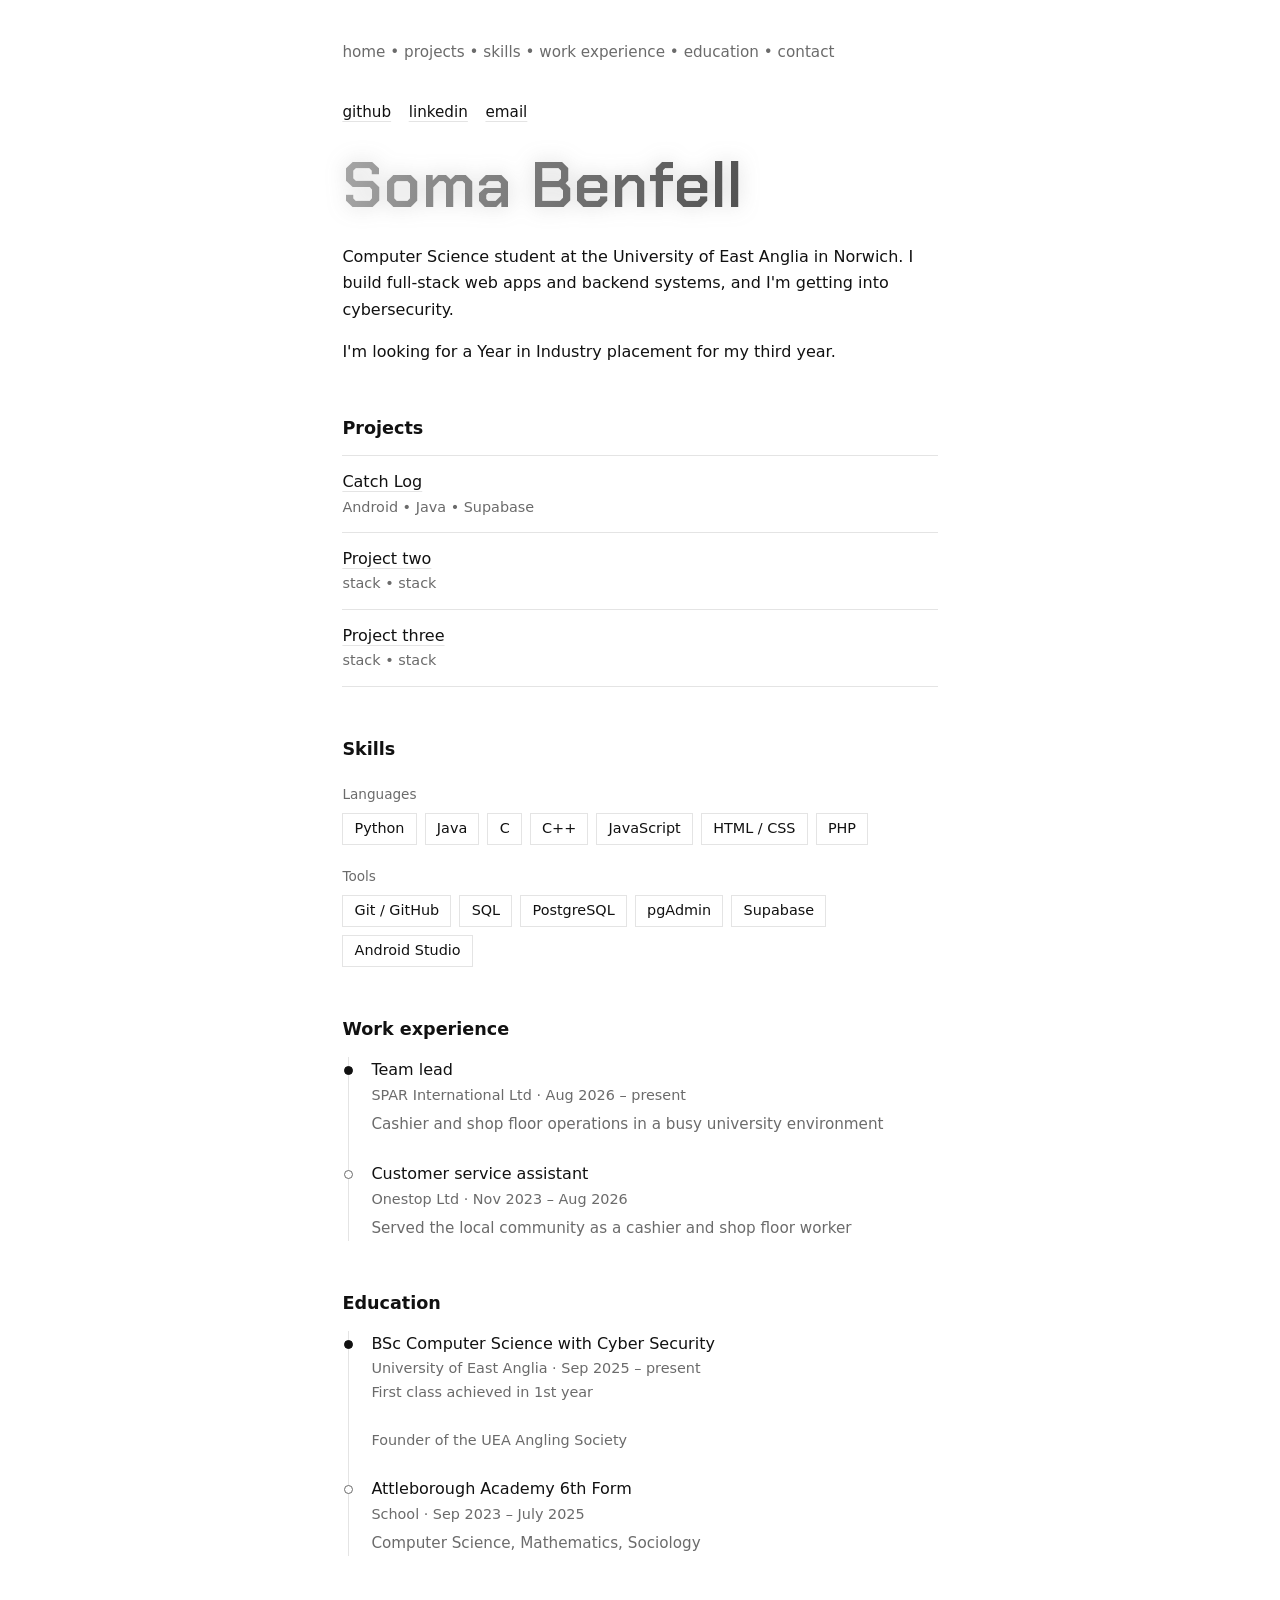
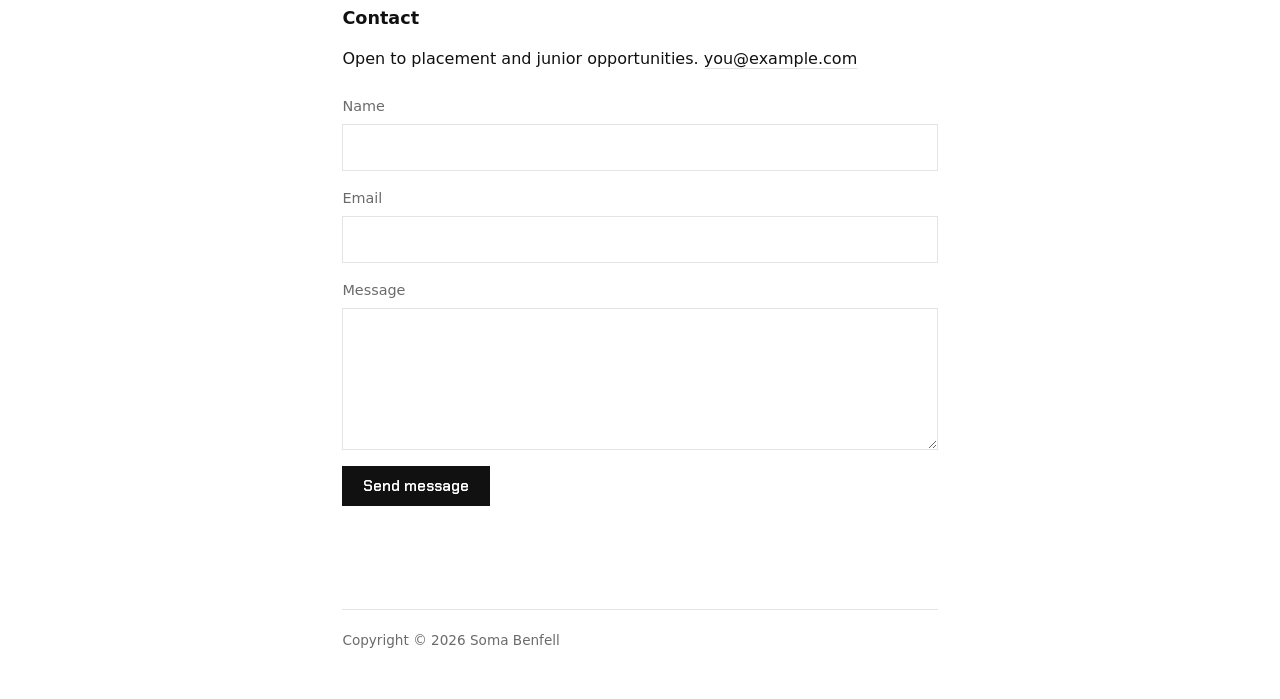
==== src/index.html @ bd287ee0 "added skills section and background star animation" ====
<!DOCTYPE html><html lang="en-GB"><head>
<meta charset="utf-8">
  
  <meta name="viewport" content="width=device-width, initial-scale=1, viewport-fit=cover">
  <title>Soma Benfell</title>
  <link href="https://fonts.googleapis.com/css2?family=Chakra+Petch:wght@500;600&amp;display=swap" rel="stylesheet">
  <link rel="stylesheet" href="style.css">
</head>
<body style="direction: ltr; min-height: 901px;" dir="ltr" spellcheck="false">
  <!-- stars spread down the whole page, they scroll with the content -->
  <div class="sky" aria-hidden="true">
    <span class="star star-1"></span>
    <span class="star star-2"></span>
    <span class="star star-3"></span>
    <span class="star star-4"></span>
    <span class="star star-5"></span>
    <span class="star star-6"></span>
    <span class="star star-7"></span>
    <span class="star star-8"></span>
  </div>
  
  <div class="container" id="top">

    <nav>
      <a href="#top">home</a> •
      <a href="#projects">projects</a> •
      <a href="#skills">skills</a> •
      <a href="#experience">work experience</a> •
      <a href="#education">education</a> •
      <a href="#contact">contact</a>
    </nav>

    <div class="social-links">
      <a href="https://github.com/sbenf999">github</a>
      <a href="https://www.linkedin.com/in/soma-benfell-839848380/">linkedin</a>
      <a href="mailto:you@example.com">email</a>
    </div>

    <h1>Soma Benfell</h1>
    <p>
      Computer Science student at the University of East Anglia in Norwich. I build
      full-stack web apps and backend systems, and I'm getting into cybersecurity.
    </p>
    <p>I'm looking for a Year in Industry placement for my third year.</p>

    <!-- projects -->
    <h2 id="projects">Projects</h2>
    <ul class="project-list">
      <li>
        <a href="#">Catch Log</a>
        <p class="tags">Android • Java • Supabase</p>
      </li>
      <li>
        <a href="#">Project two</a>
        <p class="tags">stack • stack</p>
      </li>
      <li>
        <a href="#">Project three</a>
        <p class="tags">stack • stack</p>
      </li>
    </ul>

<!-- skills -->
    <h2 id="skills">Skills</h2>

    <h3>Languages</h3>
    <ul class="skill-list">
      <li>Python</li>
      <li>Java</li>
      <li>C</li>
      <li>C++</li>
      <li>JavaScript</li>
      <li>HTML / CSS</li>
      <li>PHP</li>
    </ul>

    <h3>Tools</h3>
    <ul class="skill-list">
      <li>Git / GitHub</li>
      <li>SQL</li>
      <li>PostgreSQL</li>
      <li>pgAdmin</li>
      <li>Supabase</li>
      <li>Android Studio</li>
    </ul>

    <!-- experience -->
    <h2 id="experience">Work experience</h2>
    <ol class="timeline">
      <li class="current">
        <strong>Team lead</strong>
        <span class="dates">SPAR International Ltd · Aug 2026 – present</span>
        <p><span style="font-family: inherit; font-size: var(--hcbe); white-space: pre-wrap; caret-color: rgba(0, 0, 0, 0.9);">Cashier and shop floor operations in a busy university environment </span></p>
      </li>
      <li>
        <strong>Customer service assistant</strong>
        <span class="dates">Onestop Ltd · Nov 2023 – Aug 2026</span>
        <p>Served the local community as a cashier and shop floor worker</p>
      </li>
    </ol>

    <!-- education -->
    <h2 id="education">Education</h2>
    <ol class="timeline">
      <li class="current">
        <strong>BSc Computer Science with Cyber Security</strong>
        <span class="dates">University of East Anglia · Sep 2025 – present</span><span class="dates">First class achieved in 1st year</span><span class="dates"><br></span><span class="dates">Founder of the UEA Angling Society</span>
      </li>
      <li>
        <strong>Attleborough Academy 6th Form</strong>
        <span class="dates">School · Sep 2023 – July 2025</span>
        <p>Computer Science, Mathematics, Sociology</p>
      </li>
    </ol>

    <!-- contact -->
    <h2 id="contact">Contact</h2>
    <p>
      Open to placement and junior opportunities.
      <a href="mailto:you@example.com">you@example.com</a>
    </p>

    <form id="contact-form">
      <label>Name
        <input type="text" name="name" required="">
      </label>
      <label>Email
        <input type="email" name="email" required="">
      </label>
      <label>Message
        <textarea name="message" rows="5" required=""></textarea>
      </label>
      <button type="submit">Send message</button>
      <p id="form-status" role="status"><br></p>
    </form>

    <footer>
      <p>Copyright © 2026 Soma Benfell</p>
    </footer>

  </div>

  


</body></html>
---- src/style.css ----
/* ---------- colours ---------- */
:root {
  --bg: #ffffff;
  --text: #111111;
  --muted: #6b6b6b;
  --border: #e4e4e4;

  /* silver colours for the name animation */
  --silver-dark: #2f2f2f;
  --silver-mid: #8d8d8d;
  --silver-light: #d6d6d6;
  --glow: rgba(110, 110, 110, 0.28);

  /* colours for the background stars */
  --star: #7a7a7a;
  --star-glow: rgba(120, 120, 120, 0.35);

  /* keeps the page clear of the notch on phones */
  box-sizing: border-box;
  padding-top: env(safe-area-inset-top, 0px);
  padding-bottom: env(safe-area-inset-bottom, 0px);
}

/* dark mode, follows the device setting */
@media (prefers-color-scheme: dark) {
  :root:not([data-theme="light"]) {
    --bg: #0c0c0c;
    --text: #ededed;
    --muted: #8c8c8c;
    --border: #262626;
    --silver-dark: #8a8a8a;
    --silver-mid: #cfcfcf;
    --silver-light: #ffffff;
    --glow: rgba(225, 225, 225, 0.3);
    --star: #ffffff;
    --star-glow: rgba(255, 255, 255, 0.5);
  }
}

/* the hosting page can also force dark mode with data-theme */
:root[data-theme="dark"] {
  --bg: #0c0c0c;
  --text: #ededed;
  --muted: #8c8c8c;
  --border: #262626;
  --silver-dark: #8a8a8a;
  --silver-mid: #cfcfcf;
  --silver-light: #ffffff;
  --glow: rgba(225, 225, 225, 0.3);
  --star: #ffffff;
  --star-glow: rgba(255, 255, 255, 0.5);
}

/* ---------- basics ---------- */
*,
*::before,
*::after {
  box-sizing: inherit;
}

html {
  scroll-behavior: smooth;
}

body {
  position: relative;
  margin: 0;
  background: var(--bg);
  color: var(--text);
  font-family: system-ui, -apple-system, "Segoe UI", Roboto, sans-serif;
  font-size: 1rem;
  line-height: 1.65;
}

.container {
  max-width: 40rem;
  margin: 0 auto;
  padding: 2.5rem 1.4rem 3rem;
}

a {
  color: var(--text);
  text-decoration: underline;
  text-decoration-color: var(--border);
  text-underline-offset: 4px;
}

a:hover {
  text-decoration-color: currentColor;
}

a:focus-visible {
  outline: 2px solid currentColor;
  outline-offset: 3px;
}

p {
  margin: 0 0 1rem;
}

/* ---------- top of the page ---------- */
nav {
  color: var(--muted);
  font-size: 0.95rem;
}

nav a {
  color: var(--muted);
  text-decoration: none;
}

nav a:hover {
  color: var(--text);
}

.social-links {
  display: flex;
  gap: 1.1rem;
  margin: 2.2rem 0 1.6rem;
  font-size: 0.95rem;
}

/* name with the silver shimmer */
h1 {
  margin: 0 0 1.1rem;
  padding-bottom: 0.08em;
  font-family: "Chakra Petch", ui-monospace, system-ui, sans-serif;
  font-size: clamp(2.6rem, 10vw, 4rem);
  font-weight: 600;
  line-height: 1.1;
  letter-spacing: 0.01em;

  background: linear-gradient(
    100deg,
    var(--silver-dark) 0%,
    var(--silver-mid) 35%,
    var(--silver-light) 50%,
    var(--silver-mid) 65%,
    var(--silver-dark) 100%
  );
  background-size: 250% 100%;
  background-position: 100% 0;
  -webkit-background-clip: text;
  background-clip: text;
  -webkit-text-fill-color: transparent;
  color: transparent;

  filter: drop-shadow(0 0 10px var(--glow));
  animation: shimmer 7s ease-in-out infinite alternate, glow 5s ease-in-out infinite;
}

@keyframes shimmer {
  to {
    background-position: 0 0;
  }
}

@keyframes glow {
  50% {
    filter: drop-shadow(0 0 20px var(--glow));
  }
}

h2 {
  margin: 3rem 0 0.8rem;
  font-size: 1.1rem;
  font-weight: 600;
}

/* ---------- projects ---------- */
.project-list {
  list-style: none;
  margin: 0;
  padding: 0;
}

.project-list li {
  padding: 0.8rem 0;
  border-top: 1px solid var(--border);
}

.project-list li:last-child {
  border-bottom: 1px solid var(--border);
}

.project-list a {
  font-weight: 500;
}

.tags {
  margin: 0;
  color: var(--muted);
  font-size: 0.9rem;
}

/* ---------- skills ---------- */
h3 {
  margin: 1.2rem 0 0.5rem;
  color: var(--muted);
  font-size: 0.85rem;
  font-weight: 500;
}

.skill-list {
  display: flex;
  flex-wrap: wrap;
  gap: 0.5rem;
  list-style: none;
  margin: 0 0 0.5rem;
  padding: 0;
}

.skill-list li {
  padding: 0.2rem 0.7rem;
  border: 1px solid var(--border);
  font-size: 0.9rem;
}

/* ---------- timelines (experience + education) ---------- */
.timeline {
  list-style: none;
  margin: 0.4rem 0 0 0.35rem;
  padding: 0 0 0 1.4rem;
  border-left: 1px solid var(--border);
}

.timeline li {
  position: relative;
  padding-bottom: 1.5rem;
}

.timeline li:last-child {
  padding-bottom: 0;
}

/* the dot on the line */
.timeline li::before {
  content: "";
  position: absolute;
  left: calc(-1.4rem - 5px);
  top: 0.55rem;
  width: 9px;
  height: 9px;
  border-radius: 50%;
  background: var(--bg);
  border: 1.5px solid var(--muted);
}

.timeline li.current::before {
  background: var(--text);
  border-color: var(--text);
}

.timeline strong {
  display: block;
  font-weight: 500;
}

.dates {
  display: block;
  color: var(--muted);
  font-size: 0.9rem;
}

.timeline p {
  margin: 0.3rem 0 0;
  color: var(--muted);
  font-size: 0.95rem;
}

/* ---------- contact form ---------- */
form {
  margin-top: 1.4rem;
}

label {
  display: block;
  margin-bottom: 1rem;
  color: var(--muted);
  font-size: 0.9rem;
}

input,
textarea {
  display: block;
  width: 100%;
  margin-top: 0.35rem;
  padding: 0.65rem 0.8rem;
  font: inherit;
  color: var(--text);
  background: transparent;
  border: 1px solid var(--border);
  border-radius: 0;
}

textarea {
  min-height: 7rem;
  resize: vertical;
}

input:focus,
textarea:focus {
  border-color: var(--text);
}

button {
  padding: 0.65rem 1.3rem;
  font-family: "Chakra Petch", system-ui, sans-serif;
  font-size: 0.95rem;
  font-weight: 600;
  color: var(--bg);
  background: var(--text);
  border: 0;
  border-radius: 0;
  cursor: pointer;
}

button:hover {
  opacity: 0.8;
}

#form-status {
  margin: 0.9rem 0 0;
  color: var(--muted);
  font-size: 0.9rem;
}

/* ---------- footer ---------- */
footer {
  margin-top: 4rem;
  padding-top: 1.2rem;
  border-top: 1px solid var(--border);
  color: var(--muted);
  font-size: 0.85rem;
}

footer p {
  margin: 0;
}

/* ---------- background stars ---------- */
/* small stars spread down the whole page. The sky is as tall as the page
   (body is position: relative), so the stars scroll with the content and
   you run into new ones as you go down. They also drift slowly sideways. */
.sky {
  position: absolute;
  top: 0;
  left: 0;
  width: 100%;
  height: 100%;
  overflow: hidden;
  pointer-events: none;
  z-index: -1;
}

.star {
  position: absolute;
  top: var(--top);
  left: 0;
  width: var(--size);
  height: var(--size);
  opacity: 0;
  filter: drop-shadow(0 0 3px var(--star-glow));
  animation: drift var(--duration) linear infinite;
  animation-delay: var(--delay);
  will-change: transform;
}

/* the little four point star shape, with a slow twinkle */
.star::before {
  content: "";
  display: block;
  width: 100%;
  height: 100%;
  background: var(--star);
  clip-path: polygon(50% 0, 57% 43%, 100% 50%, 57% 57%, 50% 100%, 43% 57%, 0 50%, 43% 43%);
  animation: twinkle calc(var(--duration) / 20) ease-in-out infinite alternate;
  animation-delay: var(--delay);
}

@keyframes twinkle {
  from {
    opacity: 0.55;
    transform: scale(0.85);
  }
  to {
    opacity: 1;
    transform: scale(1);
  }
}

/* each star has its own height on the page, size, direction and speed */
.star-1 {
  --size: 9px;
  --top: 5%;
  --x0: -5vw;
  --x1: 105vw;
  --dy: 40px;
  --duration: 120s;
  --delay: -30s;
}

.star-2 {
  --size: 6px;
  --top: 17%;
  --x0: 105vw;
  --x1: -5vw;
  --dy: -30px;
  --duration: 150s;
  --delay: -100s;
}

.star-3 {
  --size: 9px;
  --top: 27%;
  --x0: -5vw;
  --x1: 105vw;
  --dy: 50px;
  --duration: 105s;
  --delay: -70s;
}

.star-4 {
  --size: 6px;
  --top: 41%;
  --x0: 105vw;
  --x1: -5vw;
  --dy: -40px;
  --duration: 135s;
  --delay: -20s;
}

.star-5 {
  --size: 9px;
  --top: 53%;
  --x0: -5vw;
  --x1: 105vw;
  --dy: 30px;
  --duration: 115s;
  --delay: -90s;
}

.star-6 {
  --size: 6px;
  --top: 66%;
  --x0: 105vw;
  --x1: -5vw;
  --dy: 45px;
  --duration: 145s;
  --delay: -50s;
}

.star-7 {
  --size: 9px;
  --top: 77%;
  --x0: -5vw;
  --x1: 105vw;
  --dy: -35px;
  --duration: 125s;
  --delay: -10s;
}

.star-8 {
  --size: 6px;
  --top: 91%;
  --x0: 105vw;
  --x1: -5vw;
  --dy: 25px;
  --duration: 110s;
  --delay: -80s;
}

@keyframes drift {
  0% {
    transform: translate(var(--x0), 0);
    opacity: 0;
  }
  8%, 92% {
    opacity: 0.85;
  }
  100% {
    transform: translate(var(--x1), var(--dy));
    opacity: 0;
  }
}

/* turn off the name animation if the user prefers less motion */
@media (prefers-reduced-motion: reduce) {
  html {
    scroll-behavior: auto;
  }

  h1 {
    animation: none;
  }

  .sky {
    display: none;
  }
}
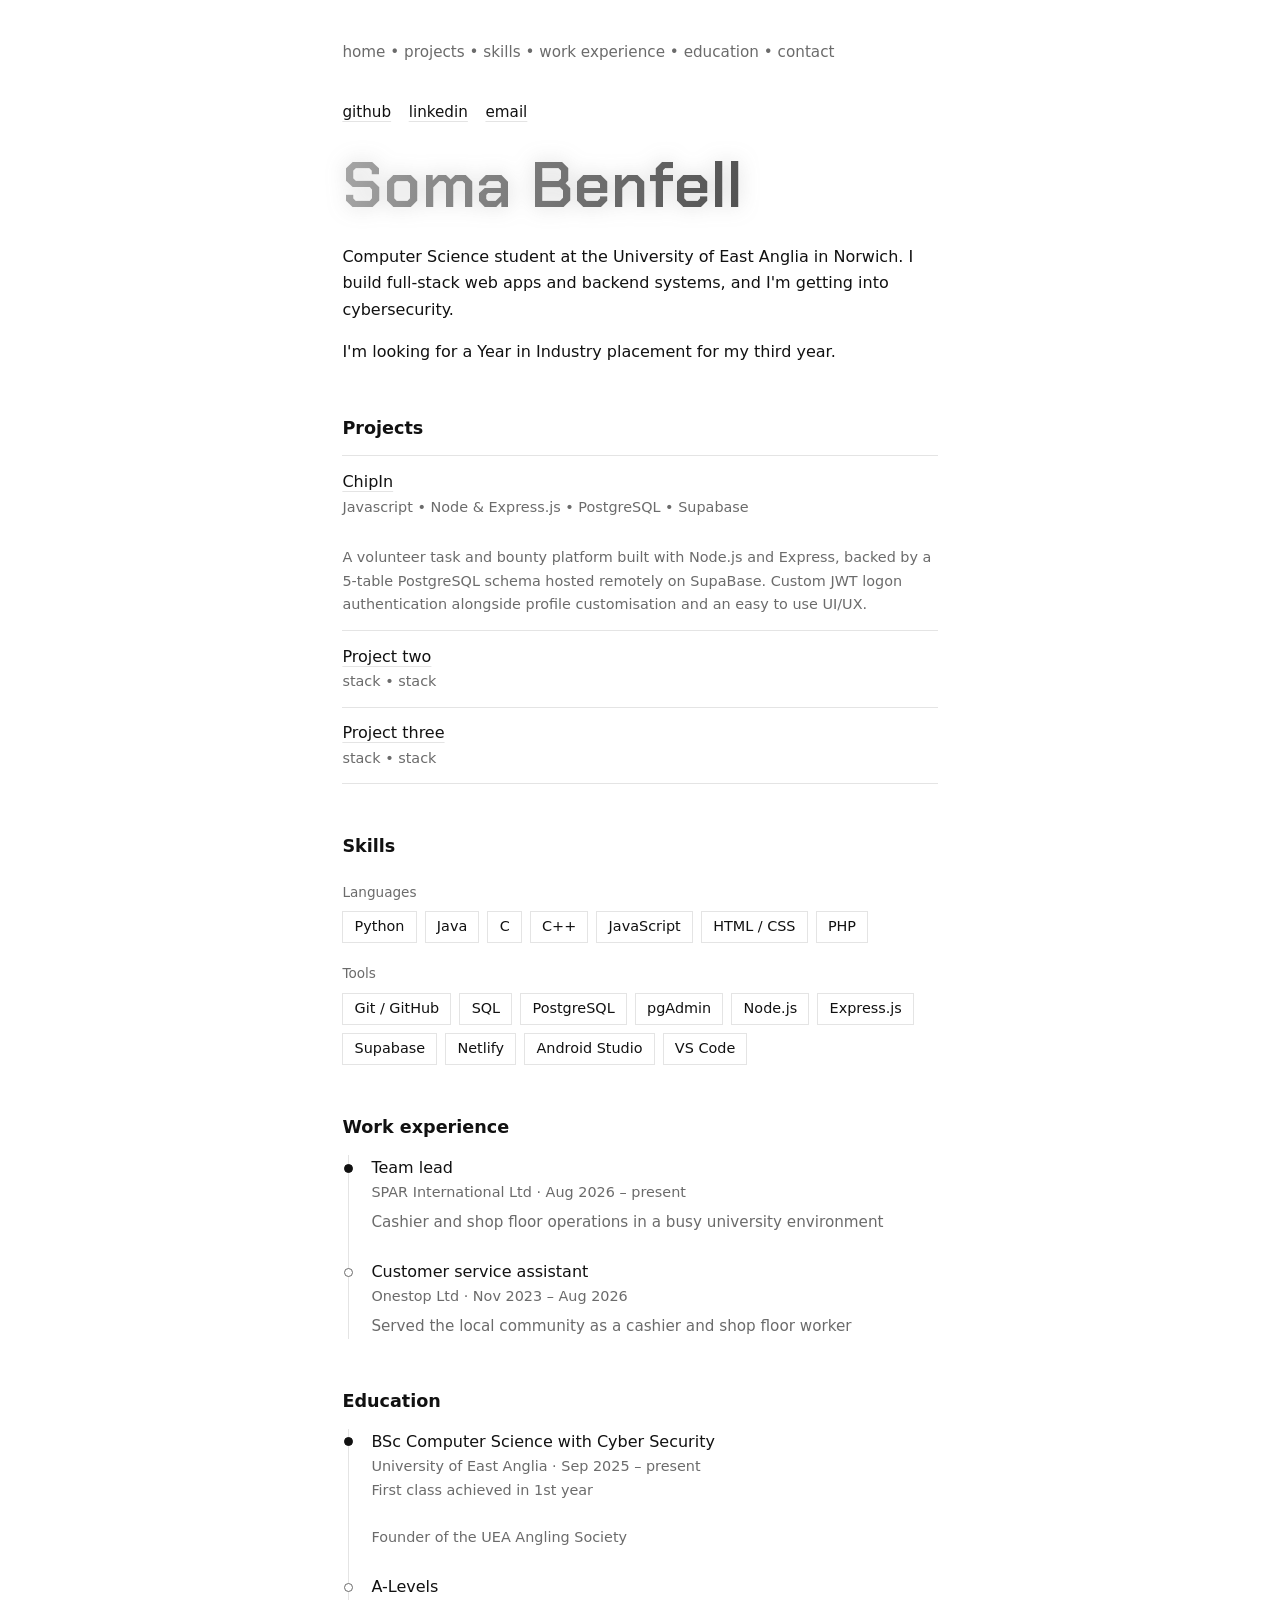
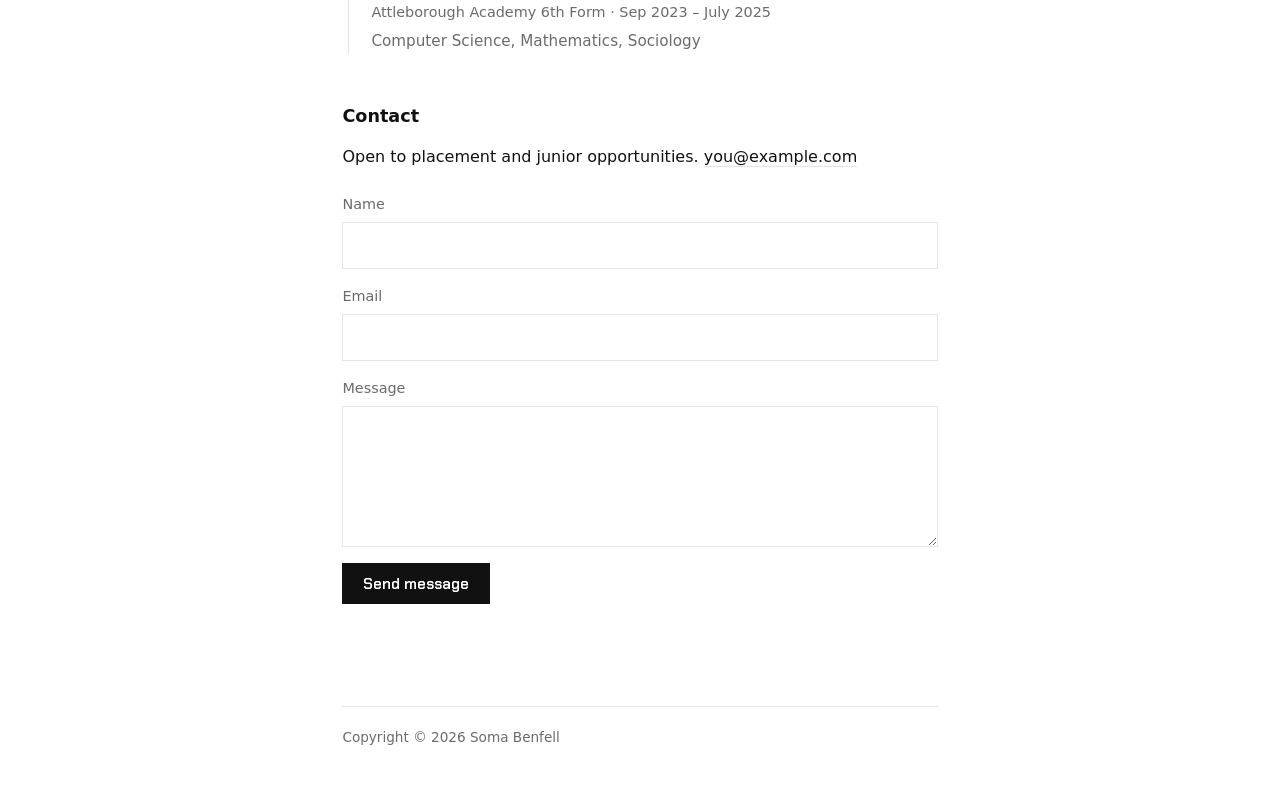
==== commit e381d689: "upgraded security of the site and added more content" ====
--- a/src/index.html
+++ b/src/index.html
@@ -47,8 +47,9 @@
     <h2 id="projects">Projects</h2>
     <ul class="project-list">
       <li>
-        <a href="#">Catch Log</a>
-        <p class="tags">Android • Java • Supabase</p>
+        <a href="#">ChipIn</a>
+        <p class="tags">Javascript • Node & Express.js • PostgreSQL • Supabase</p>
+        <br><p class="tags">A volunteer task and bounty platform built with Node.js and Express, backed by a 5-table PostgreSQL schema hosted remotely on SupaBase. Custom JWT logon authentication alongside profile customisation and an easy to use UI/UX.</p>
       </li>
       <li>
         <a href="#">Project two</a>
@@ -80,8 +81,12 @@
       <li>SQL</li>
       <li>PostgreSQL</li>
       <li>pgAdmin</li>
+      <li>Node.js</li>
+      <li>Express.js</li>
       <li>Supabase</li>
+      <li>Netlify</li>
       <li>Android Studio</li>
+      <li>VS Code</li>
     </ul>
 
     <!-- experience -->
@@ -107,8 +112,8 @@
         <span class="dates">University of East Anglia · Sep 2025 – present</span><span class="dates">First class achieved in 1st year</span><span class="dates"><br></span><span class="dates">Founder of the UEA Angling Society</span>
       </li>
       <li>
-        <strong>Attleborough Academy 6th Form</strong>
-        <span class="dates">School · Sep 2023 – July 2025</span>
+        <strong>A-Levels</strong>
+        <span class="dates">Attleborough Academy 6th Form · Sep 2023 – July 2025</span>
         <p>Computer Science, Mathematics, Sociology</p>
       </li>
     </ol>
--- a/src/style.css
+++ b/src/style.css
@@ -338,6 +338,18 @@
   margin: 0;
 }
 
+/* ---------- 404 page ---------- */
+/* min-height so the stars have the whole screen to sit in */
+body.error-page {
+  min-height: 100vh;
+  min-height: 100dvh;
+}
+
+.error-code {
+  margin-top: 3rem;
+  font-size: clamp(4.5rem, 20vw, 8rem);
+}
+
 /* ---------- background stars ---------- */
 /* small stars spread down the whole page. The sky is as tall as the page
    (body is position: relative), so the stars scroll with the content and
@@ -497,4 +509,4 @@
   .sky {
     display: none;
   }
-}
+}
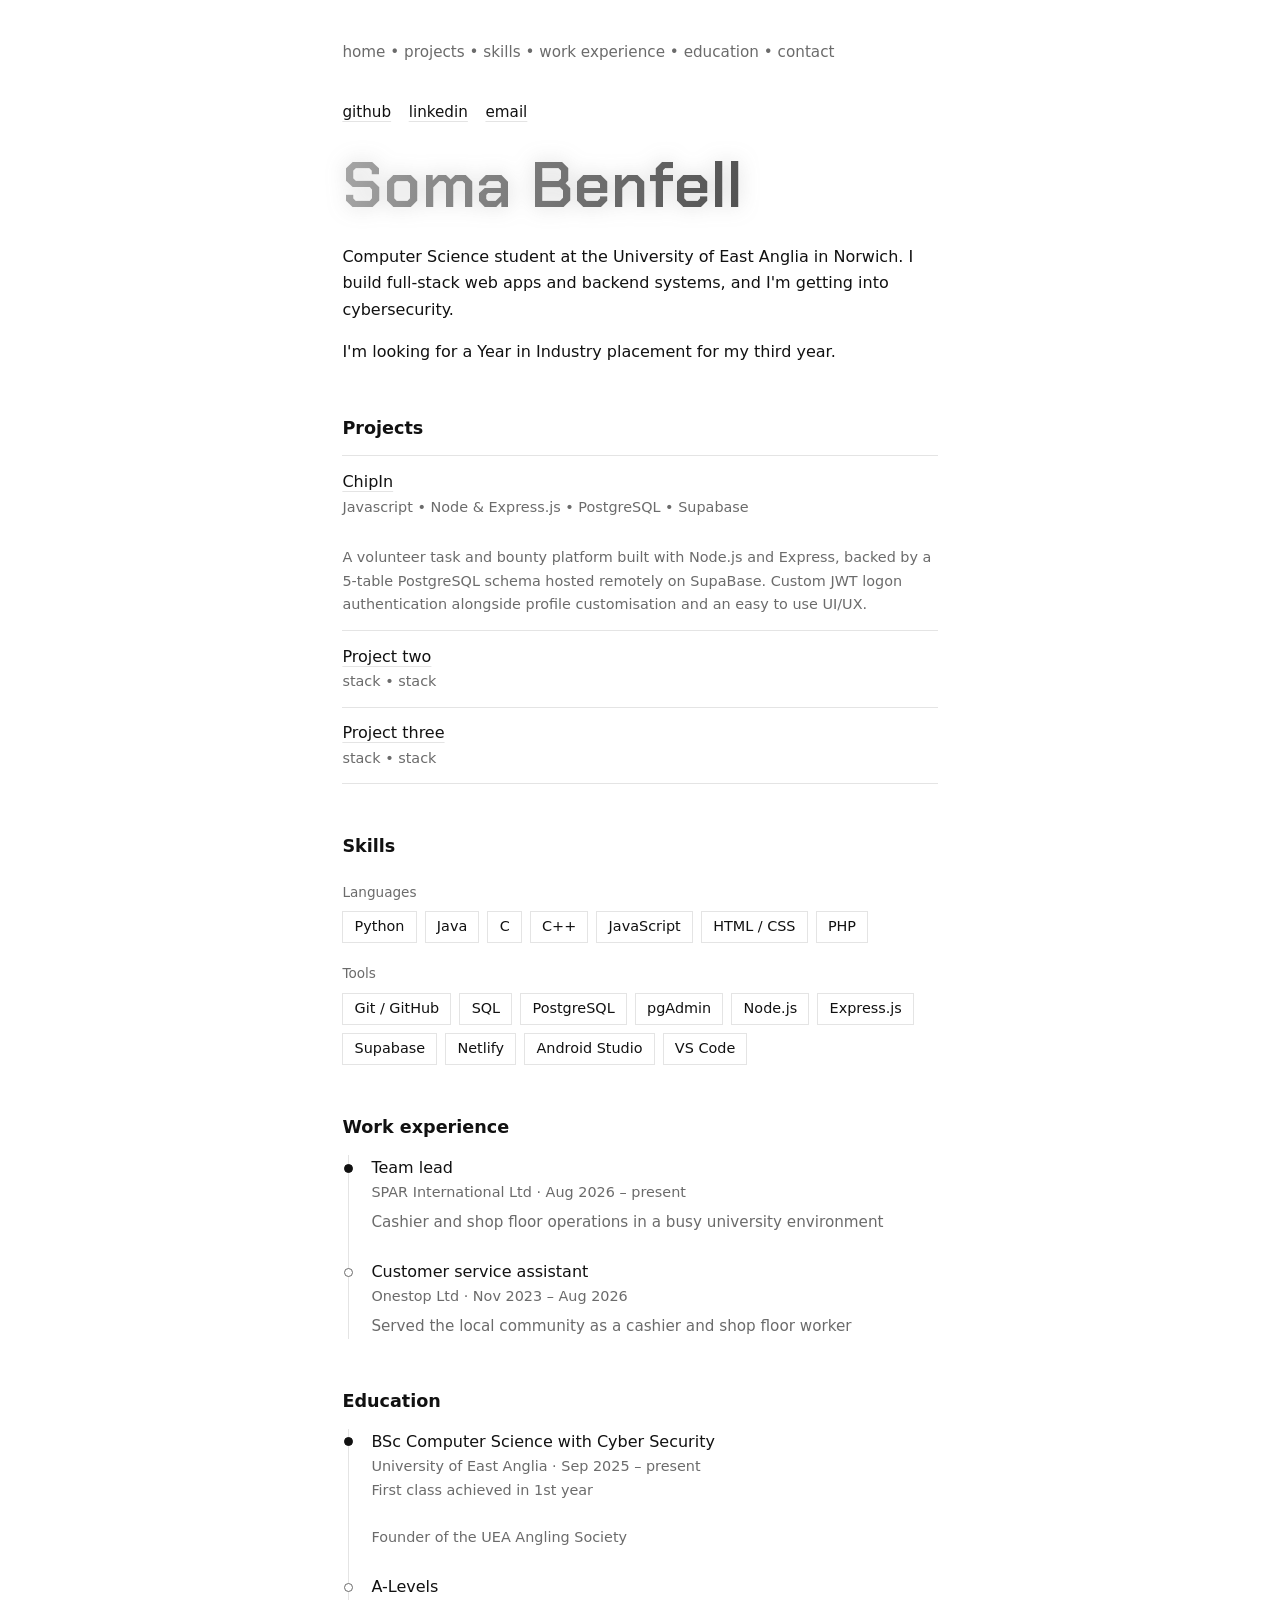
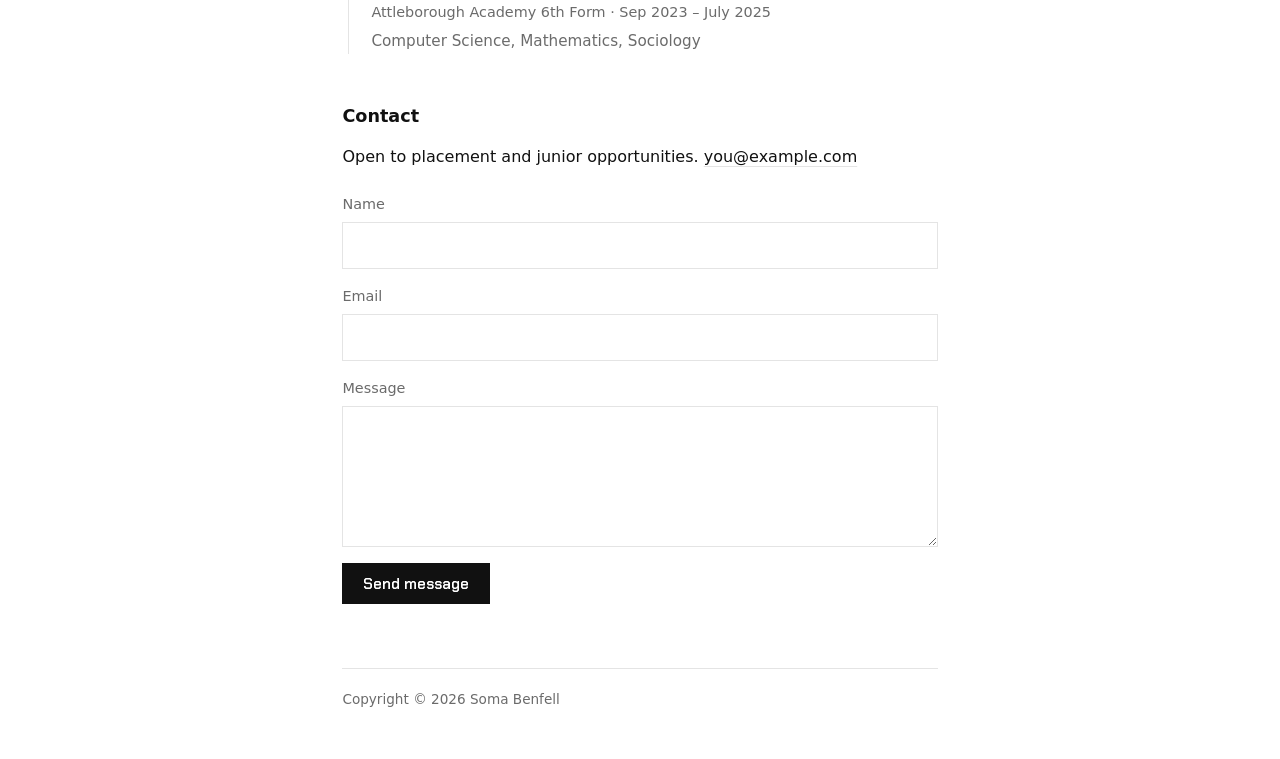
==== commit ea9330c9: "complete contact form for testing" ====
--- a/src/index.html
+++ b/src/index.html
@@ -1,10 +1,10 @@
 <!DOCTYPE html><html lang="en-GB"><head>
 <meta charset="utf-8">
-  
   <meta name="viewport" content="width=device-width, initial-scale=1, viewport-fit=cover">
   <title>Soma Benfell</title>
   <link href="https://fonts.googleapis.com/css2?family=Chakra+Petch:wght@500;600&amp;display=swap" rel="stylesheet">
   <link rel="stylesheet" href="style.css">
+  <meta name="google-site-verification" content="8Ie3ItvUBBN1q95Z9qalbILp5SFRUJ_rhXZCoJmM5iY" />
 </head>
 <body style="direction: ltr; min-height: 901px;" dir="ltr" spellcheck="false">
   <!-- stars spread down the whole page, they scroll with the content -->
@@ -47,7 +47,7 @@
     <h2 id="projects">Projects</h2>
     <ul class="project-list">
       <li>
-        <a href="#">ChipIn</a>
+        <a href="https://github.com/sbenf999/ChipIn">ChipIn</a>
         <p class="tags">Javascript • Node & Express.js • PostgreSQL • Supabase</p>
         <br><p class="tags">A volunteer task and bounty platform built with Node.js and Express, backed by a 5-table PostgreSQL schema hosted remotely on SupaBase. Custom JWT logon authentication alongside profile customisation and an easy to use UI/UX.</p>
       </li>
@@ -127,16 +127,23 @@
 
     <form id="contact-form">
       <label>Name
-        <input type="text" name="name" required="">
+        <input type="text" name="name" required>
       </label>
       <label>Email
-        <input type="email" name="email" required="">
+        <input type="email" name="email" required>
       </label>
       <label>Message
-        <textarea name="message" rows="5" required=""></textarea>
+        <textarea name="message" rows="5" required></textarea>
       </label>
+      <div class="hp" aria-hidden="true">
+        <label>Website
+          <input type="text" name="website" tabindex="-1" autocomplete="off">
+        </label>
+      </div>
+      <input type="hidden" name="started" value="">
+ 
       <button type="submit">Send message</button>
-      <p id="form-status" role="status"><br></p>
+      <p id="form-status" role="status"></p>
     </form>
 
     <footer>
--- a/src/style.css
+++ b/src/style.css
@@ -319,6 +319,20 @@
   opacity: 0.8;
 }
 
+button:disabled {
+  opacity: 0.5;
+  cursor: not-allowed;
+}
+
+/* honeypot field, moved off screen so people never see it */
+.hp {
+  position: absolute;
+  left: -9999px;
+  width: 1px;
+  height: 1px;
+  overflow: hidden;
+}
+
 #form-status {
   margin: 0.9rem 0 0;
   color: var(--muted);
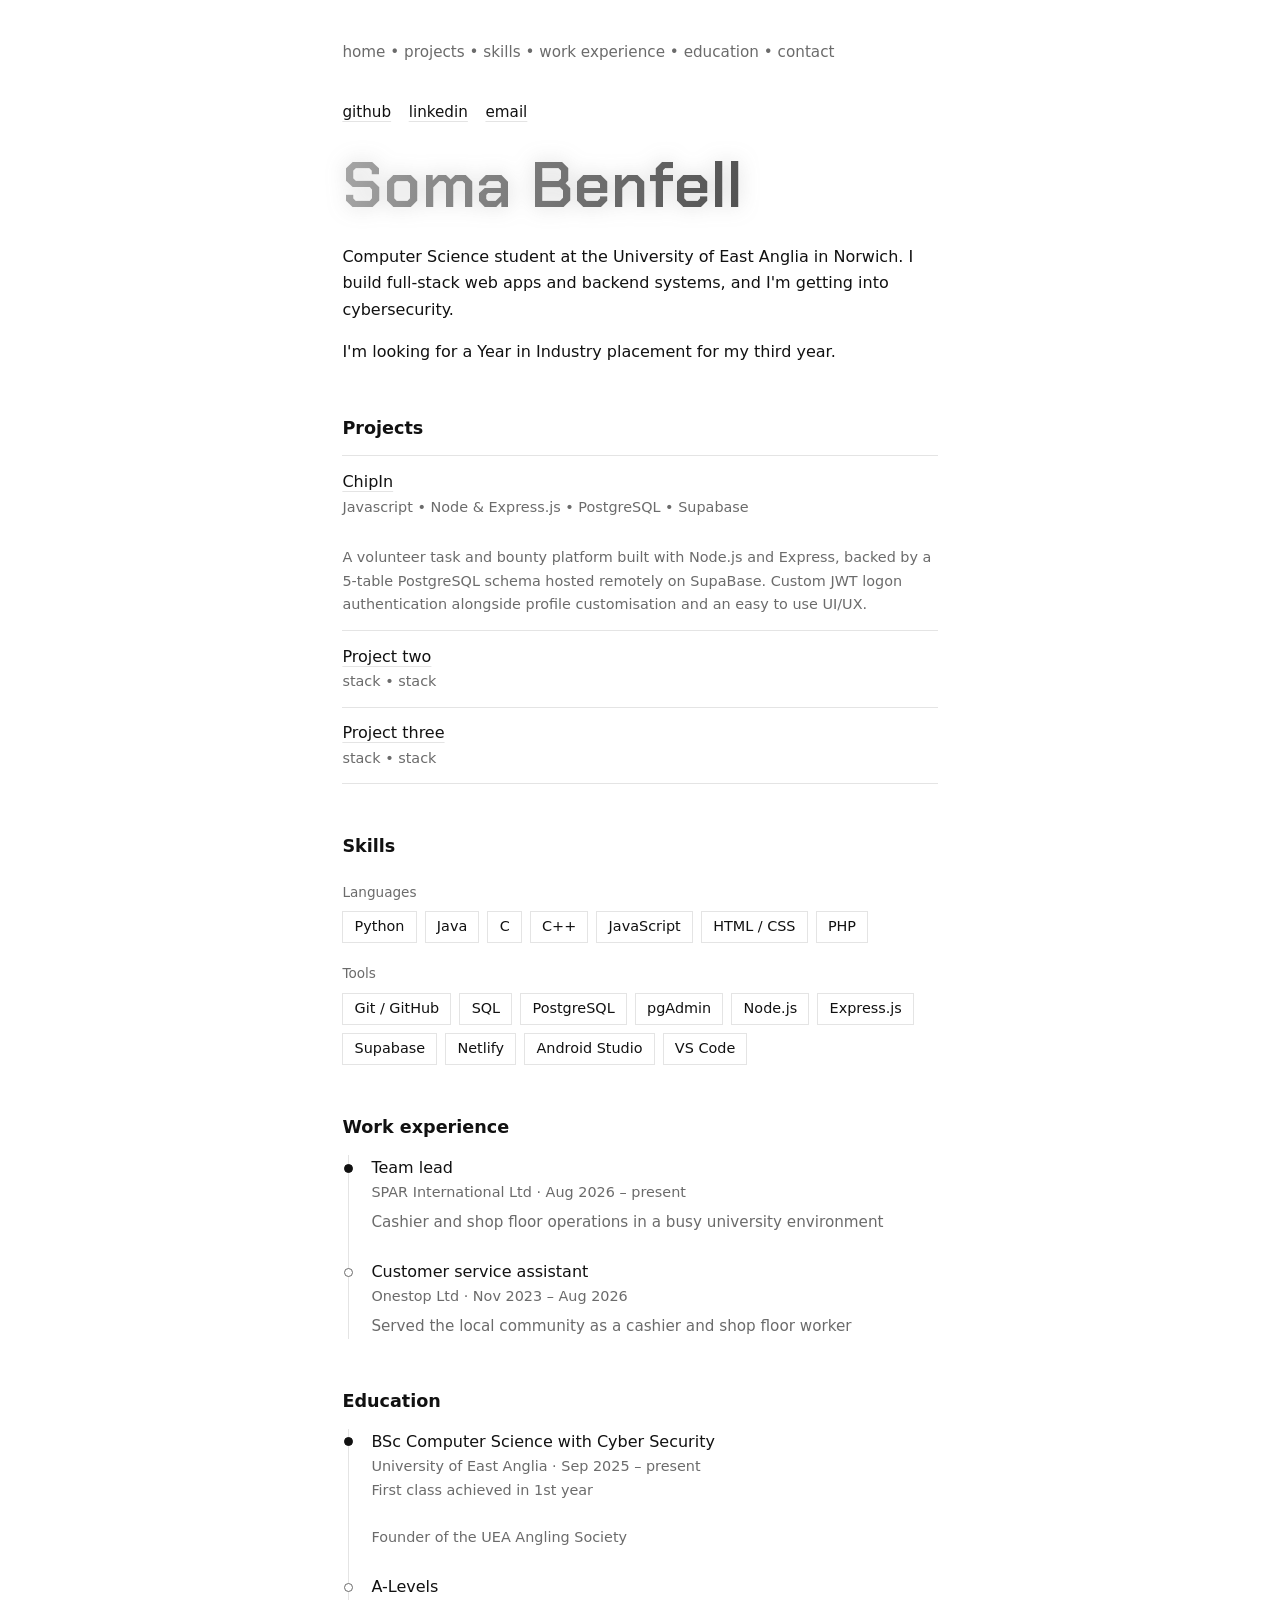
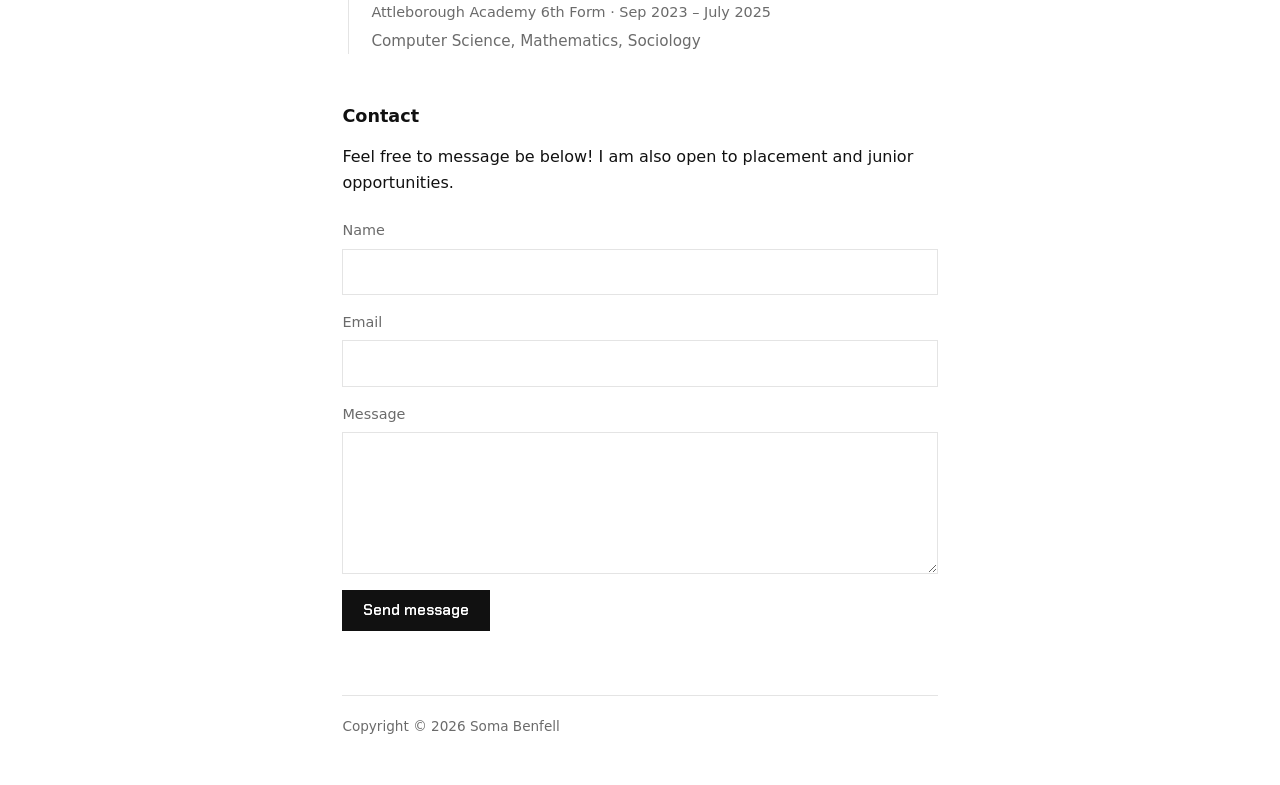
==== commit 3a19efc4: "updates" ====
--- a/src/index.html
+++ b/src/index.html
@@ -121,11 +121,10 @@
     <!-- contact -->
     <h2 id="contact">Contact</h2>
     <p>
-      Open to placement and junior opportunities.
-      <a href="mailto:you@example.com">you@example.com</a>
+      Feel free to message be below! I am also open to placement and junior opportunities.
     </p>
 
-    <form id="contact-form">
+    <form id="contact-form" method="post" action="/contact.php">
       <label>Name
         <input type="text" name="name" required>
       </label>
@@ -135,6 +134,7 @@
       <label>Message
         <textarea name="message" rows="5" required></textarea>
       </label>
+      <!-- honeypot: people never see this, bots tend to fill it in -->
       <div class="hp" aria-hidden="true">
         <label>Website
           <input type="text" name="website" tabindex="-1" autocomplete="off">
@@ -151,8 +151,8 @@
     </footer>
 
   </div>
+  
+  <div id="toast" class="toast" role="status" aria-live="polite"></div>
 
-  
-
-
+  <script src="script.js"></script>
 </body></html>
--- a/src/style.css
+++ b/src/style.css
@@ -333,10 +333,30 @@
   overflow: hidden;
 }
 
-#form-status {
-  margin: 0.9rem 0 0;
-  color: var(--muted);
-  font-size: 0.9rem;
+/* ---------- popup message ---------- */
+.toast {
+  position: fixed;
+  left: 50%;
+  bottom: calc(1.5rem + env(safe-area-inset-bottom, 0px));
+  z-index: 10;
+  max-width: min(90vw, 24rem);
+  padding: 0.7rem 1.1rem;
+  background: var(--text);
+  color: var(--bg);
+  font-size: 0.95rem;
+  opacity: 0;
+  transform: translate(-50%, 1rem);
+  pointer-events: none;
+  transition: opacity 0.25s, transform 0.25s;
+}
+
+.toast.show {
+  opacity: 1;
+  transform: translate(-50%, 0);
+}
+
+.toast.error {
+  border-left: 4px solid #e5484d;
 }
 
 /* ---------- footer ---------- */
@@ -523,4 +543,8 @@
   .sky {
     display: none;
   }
+
+  .toast {
+    transition: none;
+  }
 }
